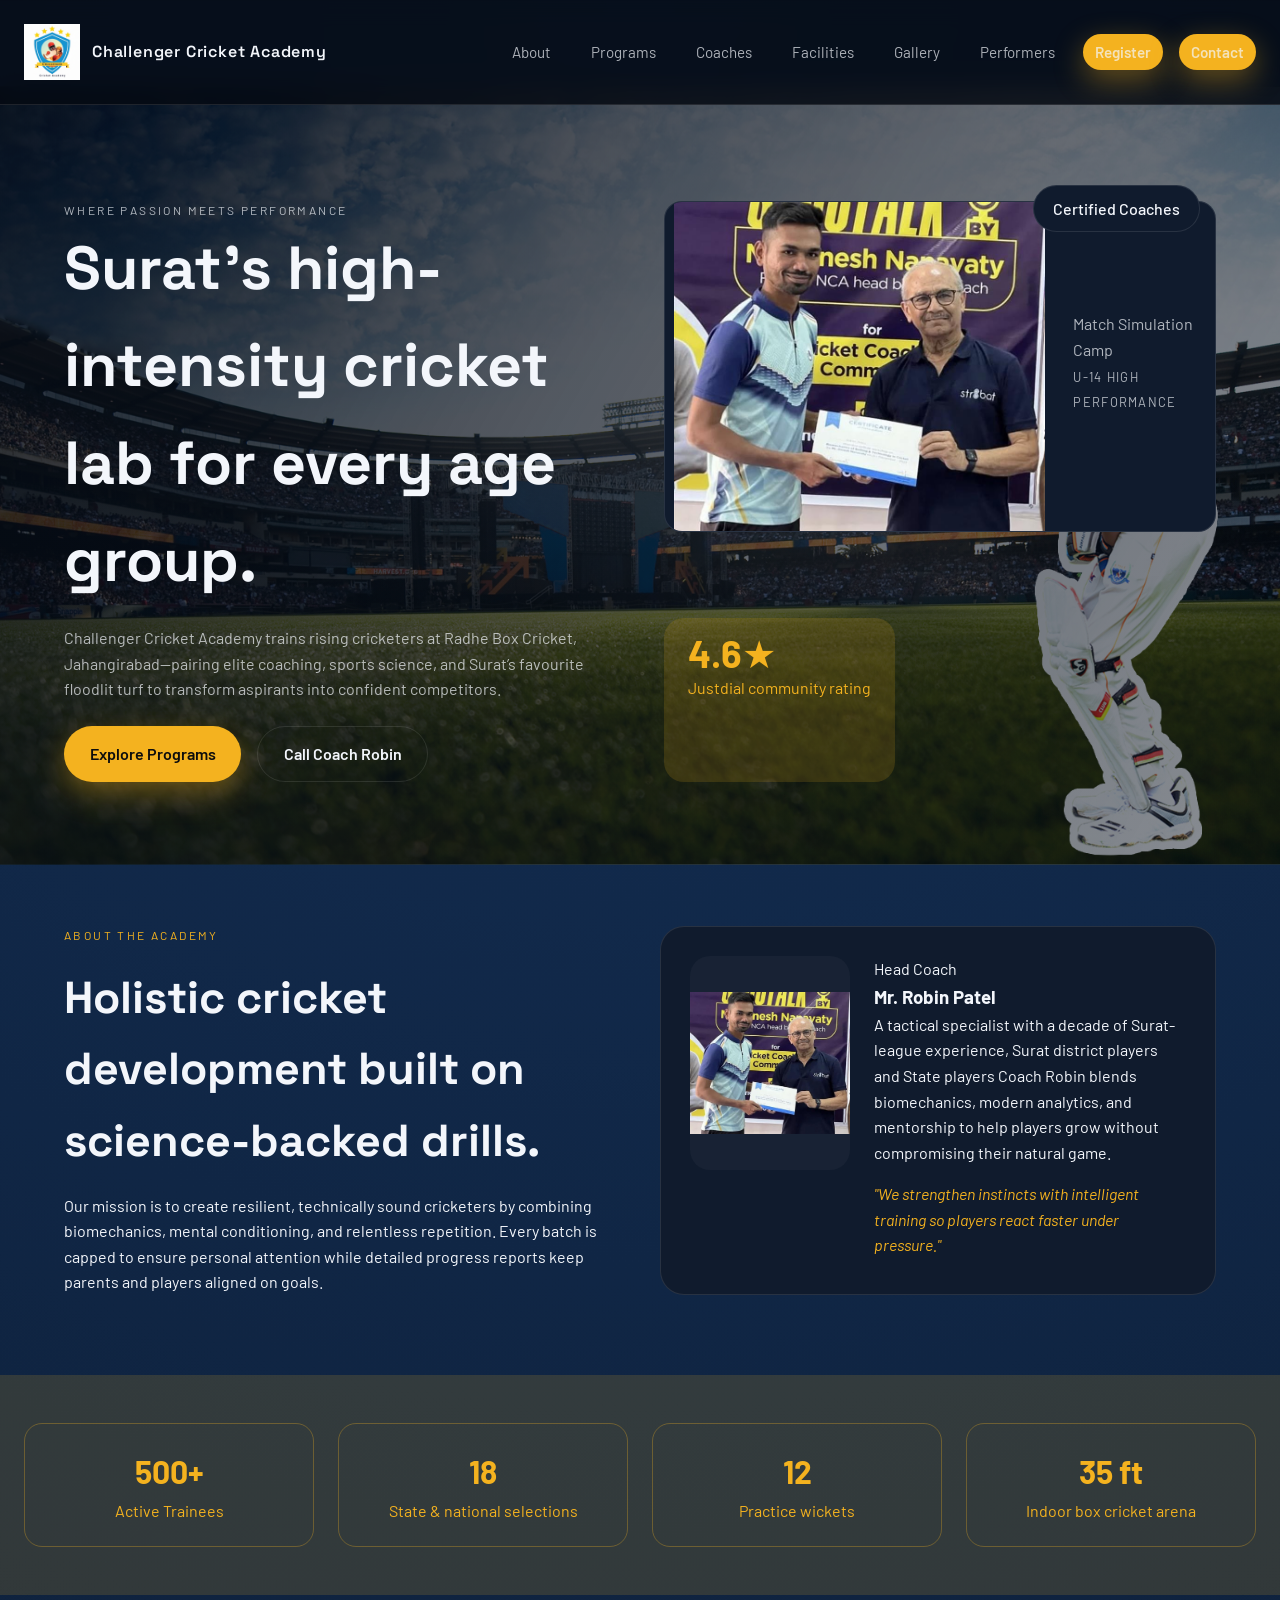
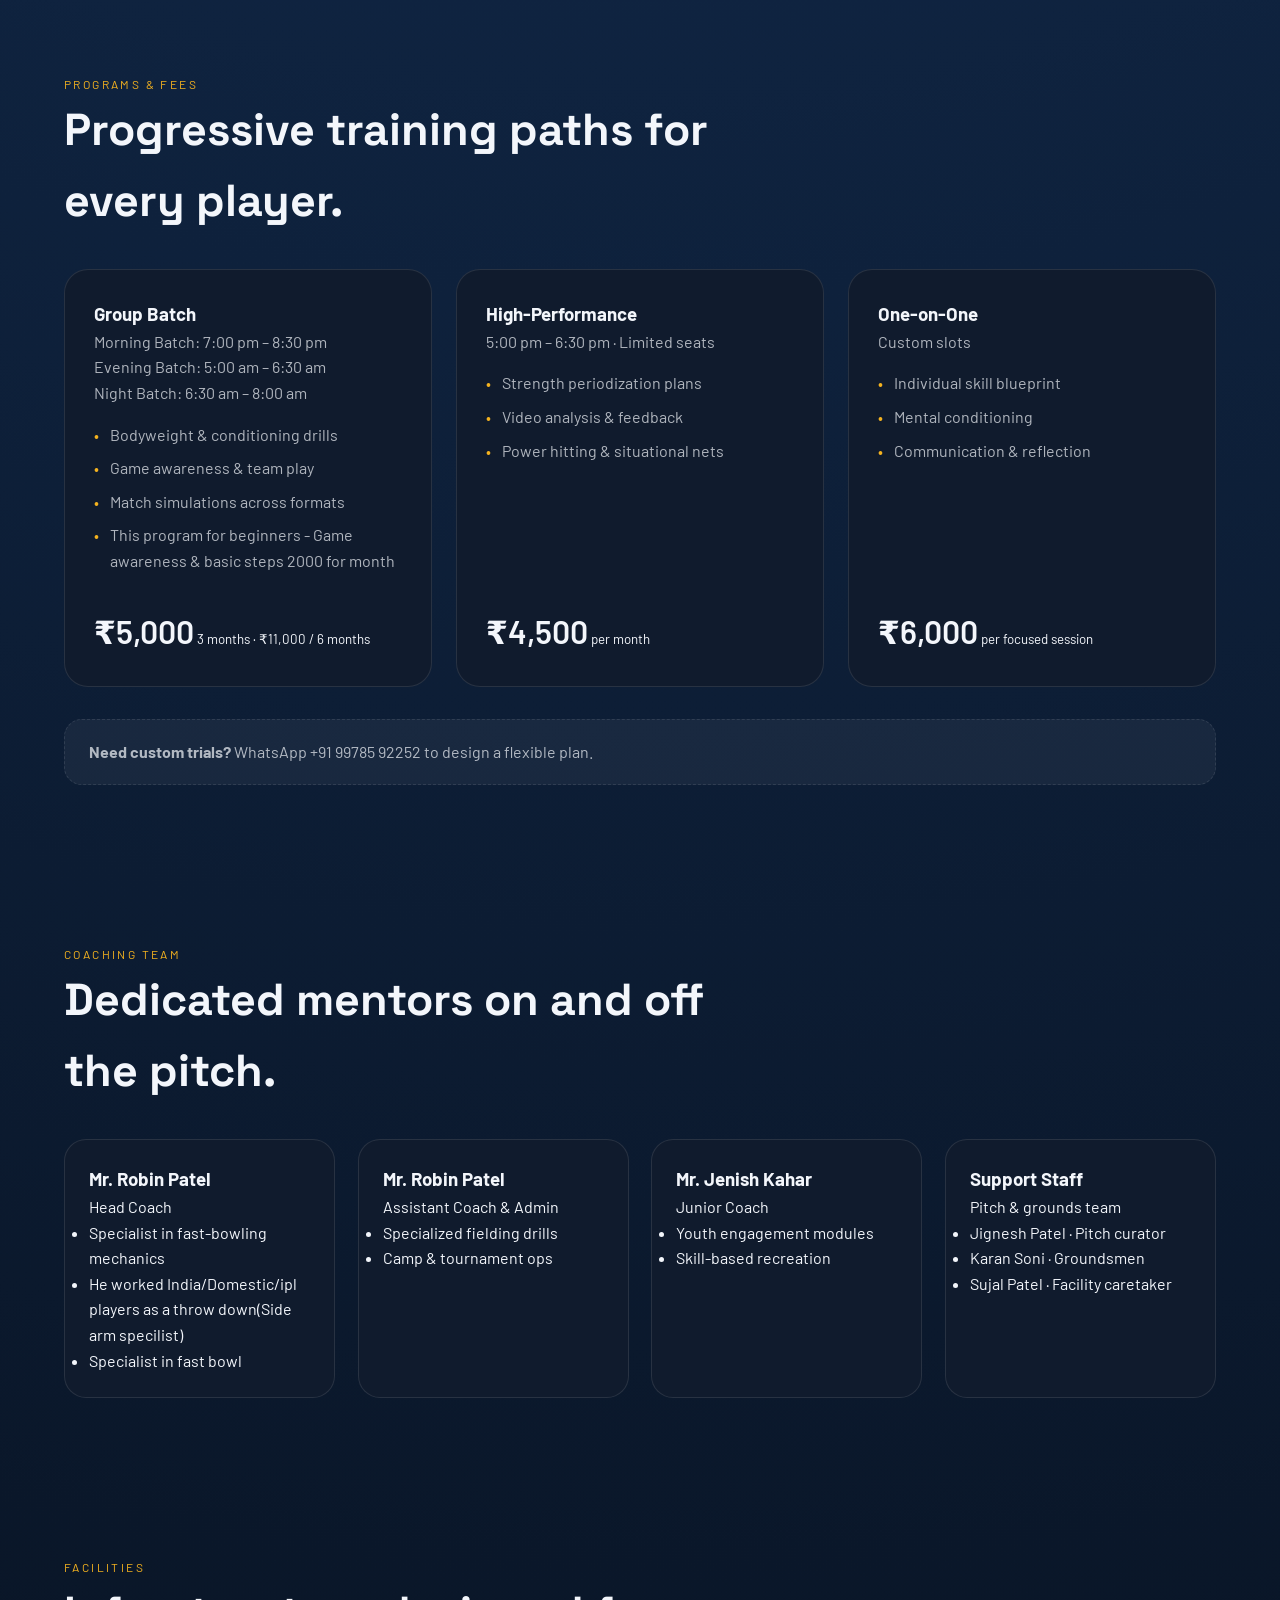
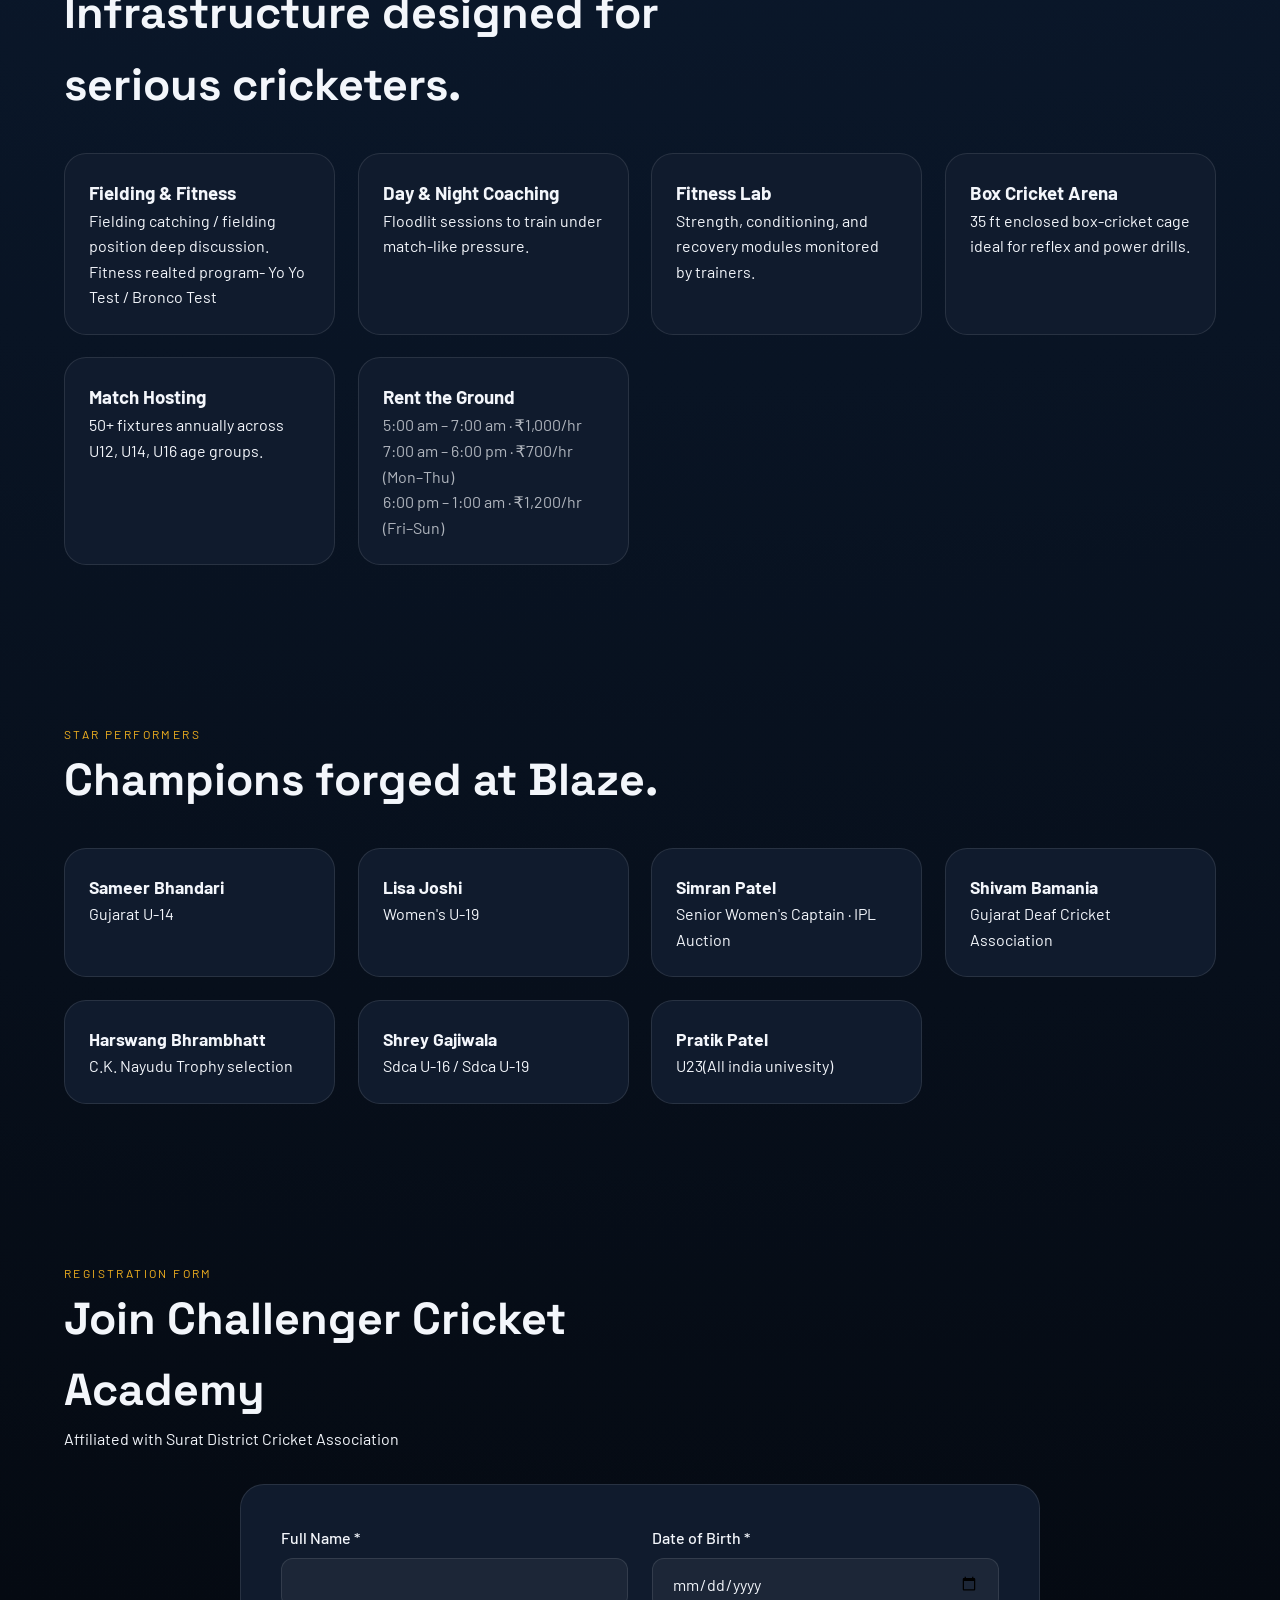
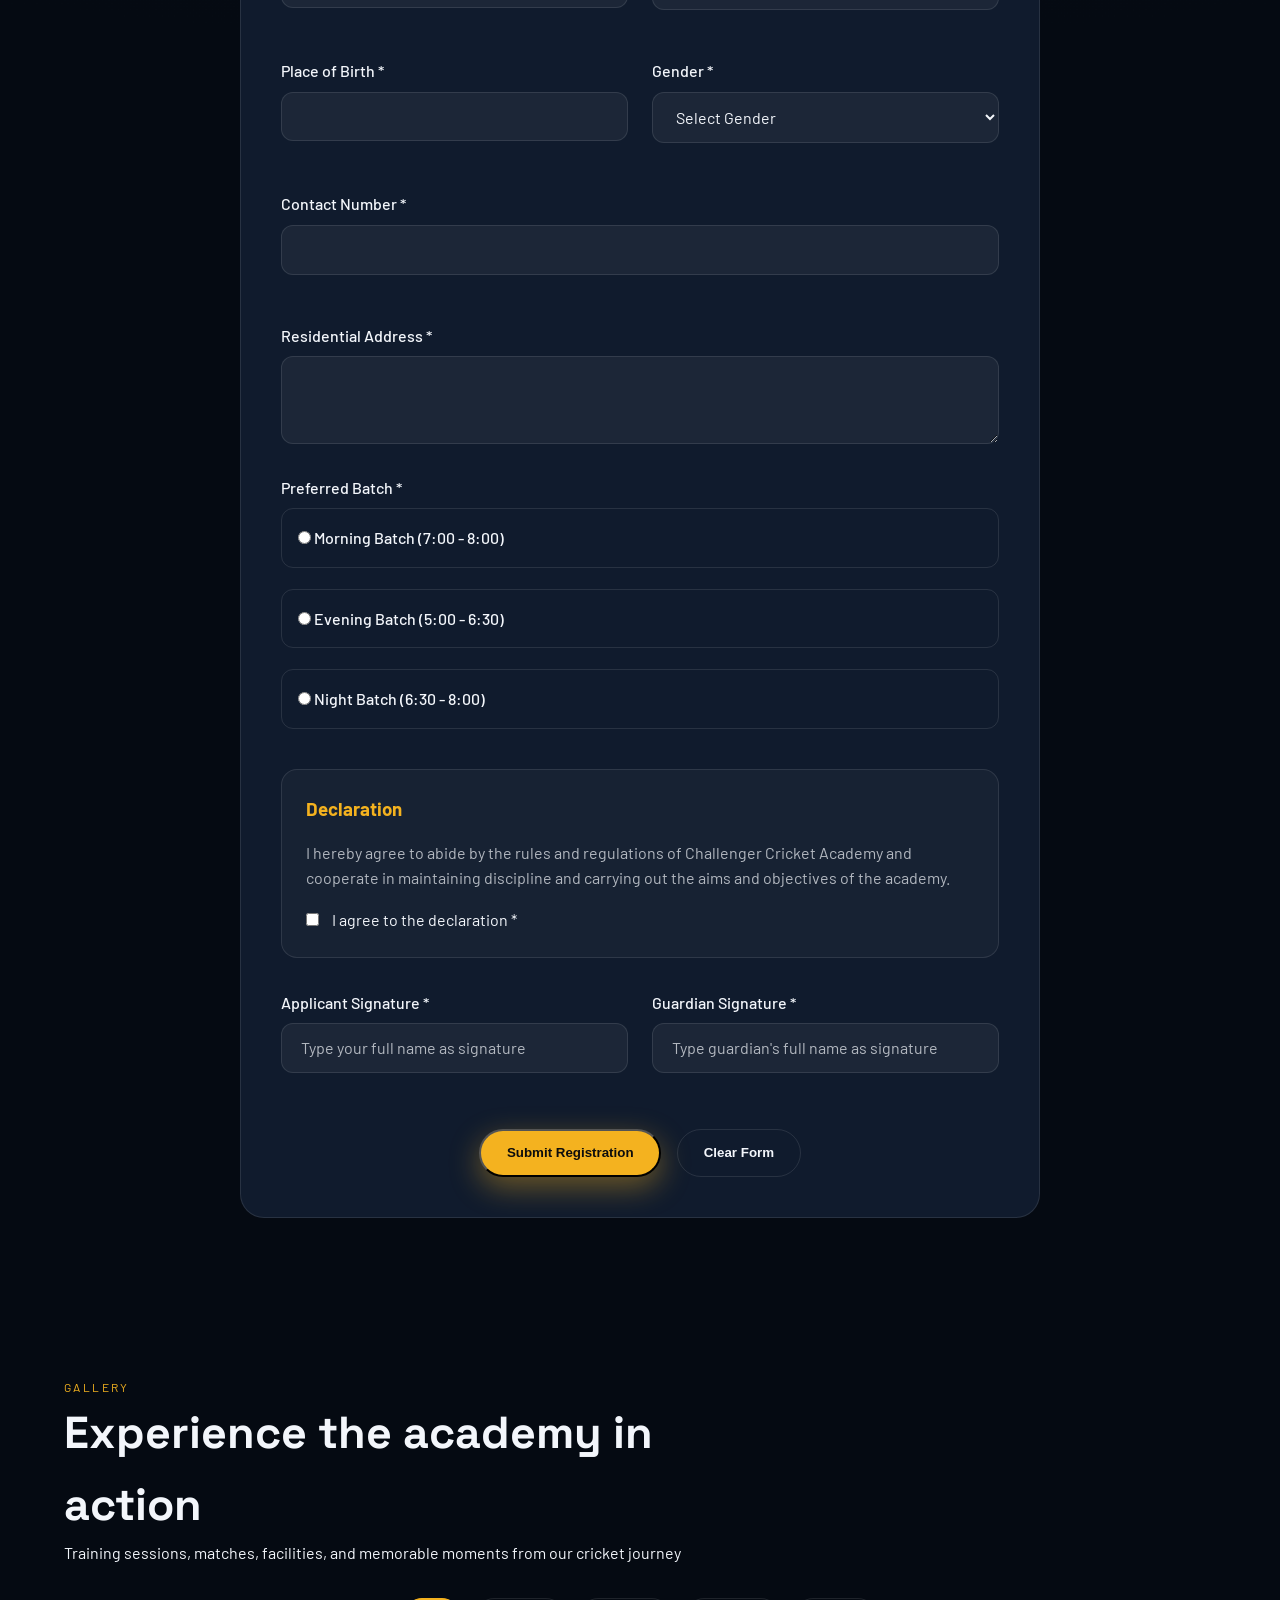
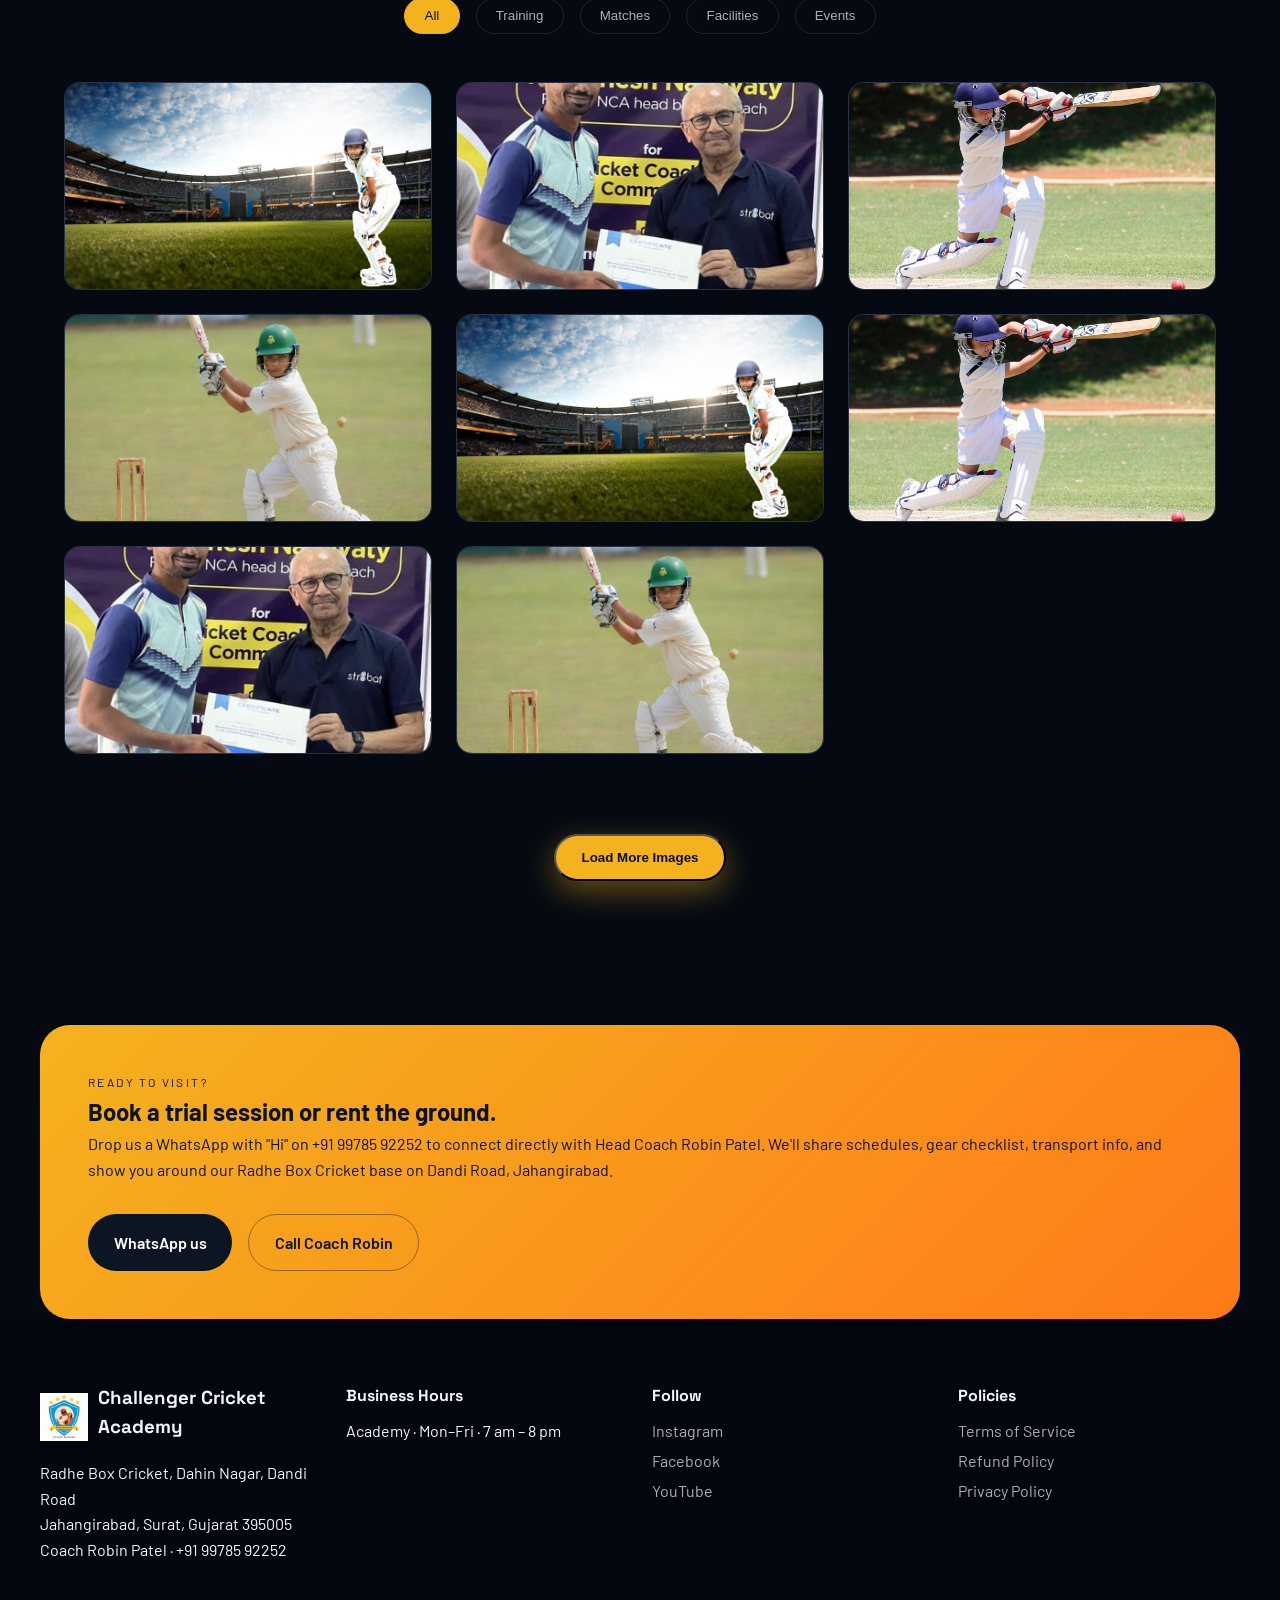
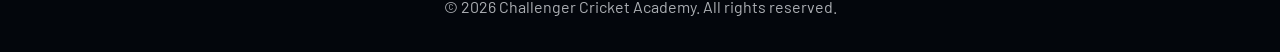
==== index.html @ 64756daa "First commit of HTMLs" ====
<!DOCTYPE html>
<html lang="en">

<head>
  <meta charset="UTF-8" />
  <meta name="viewport" content="width=device-width, initial-scale=1.0" />
  <title>Challenger Cricket Academy</title>
  <link rel="preconnect" href="https://fonts.googleapis.com" />
  <link rel="preconnect" href="https://fonts.gstatic.com" crossorigin />
  <link
    href="https://fonts.googleapis.com/css2?family=Barlow:wght@400;500;600&family=Space+Grotesk:wght@500;600;700&display=swap"
    rel="stylesheet" />
  <link rel="stylesheet" href="styles.css" />
</head>

<body>
  <header class="site-header" id="top">
    <div class="logo">
      <img src="ChallangerLogo.jpeg" alt="Challenger Cricket Academy logo" />
      <span>Challenger Cricket Academy</span>
    </div>
    <button class="nav-toggle" aria-label="Open navigation">
      <span></span>
      <span></span>
      <span></span>
    </button>
    <nav class="site-nav">
      <a href="#about">About</a>
      <a href="#programs">Programs</a>
      <a href="#coaches">Coaches</a>
      <a href="#facilities">Facilities</a>
      <a href="#gallery">Gallery</a>
      <a href="#performers">Performers</a>
      <a href="#registration" class="btn btn-small">Register</a>
      <a href="#contact" class="btn btn-small">Contact</a>
    </nav>
  </header>

  <section class="hero">
    <div class="hero-inner">
      <div class="hero-content">
        <p class="eyebrow">Where passion meets performance</p>
        <h1>Surat’s high-intensity cricket lab for every age group.</h1>
        <p>
          Challenger Cricket Academy trains rising cricketers at Radhe Box
          Cricket, Jahangirabad—pairing elite coaching, sports science, and
          Surat’s favourite floodlit turf to transform aspirants into confident
          competitors.
        </p>
        <div class="hero-ctas">
          <a class="btn" href="#programs">Explore Programs</a>
          <a class="btn btn-secondary" href="tel:+919978592252">Call Coach Robin</a>
        </div>
      </div>
      <div class="hero-media">
        <div class="badge">Certified Coaches</div>
        <div class="media-card">
          <img src="RobinPatel.jpg" alt="Head Coach Robin Patel mentoring players" />
          <div class="media-info">
            <p>Match Simulation Camp</p>
            <span>U-14 High Performance</span>
          </div>
        </div>
        <div class="stat-pill">
          <strong>4.6★</strong>
          <span>Justdial community rating</span>
        </div>
      </div>
    </div>
  </section>

  <section class="about" id="about">
    <div class="about-text">
      <p class="eyebrow">About the academy</p>
      <h2>Holistic cricket development built on science-backed drills.</h2>
      <p>
        Our mission is to create resilient, technically sound cricketers by
        combining biomechanics, mental conditioning, and relentless
        repetition. Every batch is capped to ensure personal attention while
        detailed progress reports keep parents and players aligned on goals.
      </p>
      <!-- <ul class="pill-list">
          <li>ICC & BCCI certified coaching staff</li>
          <li>Sports science backed curriculum</li>
          <li>Integrated fitness & recovery labs</li>
        </ul> -->
    </div>
    <div class="coach-card">
      <div class="coach-card__photo">
        <img src="RobinPatel.jpg" alt="Head Coach Robin Patel" />
      </div>
      <div>
        <p class="coach-card__eyebrow">Head Coach</p>
        <h3>Mr. Robin Patel</h3>
        <p>
          A tactical specialist with a decade of Surat-league experience, Surat district players and State players Coach
          Robin blends biomechanics, modern analytics, and mentorship to help
          players grow without compromising their natural game.
        </p>
        <blockquote>
          "We strengthen instincts with intelligent training so players react
          faster under pressure."
        </blockquote>
      </div>
    </div>
  </section>

  <section class="stats">
    <div>
      <strong>500+</strong>
      <span>Active Trainees</span>
    </div>
    <div>
      <strong>18</strong>
      <span>State & national selections</span>
    </div>
    <div>
      <strong>12</strong>
      <span>Practice wickets</span>
    </div>
    <div>
      <strong>35 ft</strong>
      <span>Indoor box cricket arena</span>
    </div>
  </section>

  <section class="programs" id="programs">
    <div class="section-heading">
      <p class="eyebrow">Programs & fees</p>
      <h2>Progressive training paths for every player.</h2>
    </div>
    <div class="program-grid">
      <article class="program-card">
        <div>
          <h3>Group Batch</h3>
          <p class="time">Morning Batch: 7:00 pm – 8:30 pm</p>
          <p class="time">Evening Batch: 5:00 am – 6:30 am</p>
          <p class="time">Night Batch: 6:30 am – 8:00 am</p>
          <ul>
            <li>Bodyweight & conditioning drills</li>
            <li>Game awareness & team play</li>
            <li>Match simulations across formats</li>
            <li>This program for beginners - Game awareness & basic steps 2000 for month</li>
          </ul>
        </div>
        <div class="price">
          <span>₹5,000</span>
          <small>3 months · ₹11,000 / 6 months</small>
        </div>
      </article>
      <article class="program-card">
        <div>
          <h3>High-Performance</h3>
          <p class="time">5:00 pm – 6:30 pm · Limited seats</p>
          <ul>
            <li>Strength periodization plans</li>
            <li>Video analysis & feedback</li>
            <li>Power hitting & situational nets</li>
          </ul>
        </div>
        <div class="price">
          <span>₹4,500</span>
          <small>per month</small>
        </div>
      </article>
      <article class="program-card">
        <div>
          <h3>One-on-One</h3>
          <p class="time">Custom slots</p>
          <ul>
            <li>Individual skill blueprint</li>
            <li>Mental conditioning</li>
            <li>Communication & reflection</li>
          </ul>
        </div>
        <div class="price">
          <span>₹6,000</span>
          <small>per focused session</small>
        </div>
      </article>
    </div>
    <div class="program-note">
      <p>
        <strong>Need custom trials?</strong> WhatsApp
        <a href="https://wa.me/919978592252">+91 99785 92252</a>
        to design a flexible plan.
      </p>
    </div>
  </section>

  <section class="coaches" id="coaches">
    <div class="section-heading">
      <p class="eyebrow">Coaching team</p>
      <h2>Dedicated mentors on and off the pitch.</h2>
    </div>
    <div class="coach-grid">
      <article>
        <h3>Mr. Robin Patel</h3>
        <p>Head Coach</p>
        <ul>
          <!-- <li>Elite Surat League mentor</li> -->
          <li>Specialist in fast-bowling mechanics</li>
          <li>He worked India/Domestic/ipl players as a throw down(Side arm specilist)</li>
          <li>Specialist in fast bowl</li>
          <!-- <li>Personal mentorship & performance reviews</li> -->
        </ul>
      </article>
      <article>
        <h3>Mr. Robin Patel</h3>
        <p>Assistant Coach & Admin</p>
        <ul>
          <li>Specialized fielding drills</li>
          <li>Camp & tournament ops</li>
        </ul>
      </article>
      <article>
        <h3>Mr. Jenish Kahar</h3>
        <p>Junior Coach</p>
        <ul>
          <li>Youth engagement modules</li>
          <li>Skill-based recreation</li>
        </ul>
      </article>
      <article>
        <h3>Support Staff</h3>
        <p>Pitch & grounds team</p>
        <ul>
          <li>Jignesh Patel · Pitch curator</li>
          <li>Karan Soni · Groundsmen</li>
          <li>Sujal Patel · Facility caretaker</li>
        </ul>
      </article>
    </div>
  </section>

  <section class="facilities" id="facilities">
    <div class="section-heading">
      <p class="eyebrow">Facilities</p>
      <h2>Infrastructure designed for serious cricketers.</h2>
    </div>
    <div class="facility-grid">
      <article>
        <h3>Fielding & Fitness</h3>
        <p>Fielding catching / fielding position deep discussion.</p>
        <p>Fitness realted program- Yo Yo Test / Bronco Test</p>
      </article>
      <article>
        <h3>Day & Night Coaching</h3>
        <p>Floodlit sessions to train under match-like pressure.</p>
      </article>
      <article>
        <h3>Fitness Lab</h3>
        <p>Strength, conditioning, and recovery modules monitored by trainers.</p>
      </article>
      <article>
        <h3>Box Cricket Arena</h3>
        <p>35 ft enclosed box-cricket cage ideal for reflex and power drills.</p>
      </article>
      <article>
        <h3>Match Hosting</h3>
        <p>50+ fixtures annually across U12, U14, U16 age groups.</p>
      </article>
      <article>
        <h3>Rent the Ground</h3>
        <ul>
          <li>5:00 am – 7:00 am · ₹1,000/hr</li>
          <li>7:00 am – 6:00 pm · ₹700/hr (Mon–Thu)</li>
          <li>6:00 pm – 1:00 am · ₹1,200/hr (Fri–Sun)</li>
        </ul>
      </article>
    </div>
  </section>

  <section class="performers" id="performers">
    <div class="section-heading">
      <p class="eyebrow">Star performers</p>
      <h2>Champions forged at Blaze.</h2>
    </div>
    <div class="performer-grid">
      <article>
        <h3>Sameer Bhandari</h3>
        <p>Gujarat U-14</p>
      </article>
      <article>
        <h3>Lisa Joshi</h3>
        <p>Women's U-19</p>
      </article>
      <article>
        <h3>Simran Patel</h3>
        <p>Senior Women's Captain · IPL Auction</p>
      </article>
      <article>
        <h3>Shivam Bamania</h3>
        <p>Gujarat Deaf Cricket Association</p>
      </article>
      <article>
        <h3>Harswang Bhrambhatt</h3>
        <p>C.K. Nayudu Trophy selection</p>
      </article>
      <article>
        <h3>Shrey Gajiwala</h3>
        <p>Sdca U-16 / Sdca U-19</p>
      </article>
      <article>
        <h3>Pratik Patel</h3>
        <p>U23(All india univesity)</p>
      </article>
    </div>
  </section>

  <section class="registration" id="registration">
    <div class="section-heading">
      <p class="eyebrow">Registration Form</p>
      <h2>Join Challenger Cricket Academy</h2>
      <p>Affiliated with Surat District Cricket Association</p>
    </div>
    <div class="registration-form-container">
      <form class="registration-form" id="registrationForm">
        <div class="form-row">
          <div class="form-group">
            <label for="name">Full Name *</label>
            <input type="text" id="name" name="name" required>
          </div>
          <div class="form-group">
            <label for="dob">Date of Birth *</label>
            <input type="date" id="dob" name="dob" required>
          </div>
        </div>
        
        <div class="form-row">
          <div class="form-group">
            <label for="place">Place of Birth *</label>
            <input type="text" id="place" name="place" required>
          </div>
          <div class="form-group">
            <label for="gender">Gender *</label>
            <select id="gender" name="gender" required>
              <option value="">Select Gender</option>
              <option value="male">Male</option>
              <option value="female">Female</option>
              <option value="other">Other</option>
            </select>
          </div>
        </div>
        
        <div class="form-row">
          <div class="form-group">
            <label for="contact">Contact Number *</label>
            <input type="tel" id="contact" name="contact" pattern="[0-9]{10}" required>
          </div>
        </div>
        
        <div class="form-group">
          <label for="address">Residential Address *</label>
          <textarea id="address" name="address" rows="3" required></textarea>
        </div>
        
        <div class="form-group">
          <label>Preferred Batch *</label>
          <div class="batch-options">
            <label class="batch-option">
              <input type="radio" name="batch" value="morning" required>
              <span>Morning Batch (7:00 - 8:00)</span>
            </label>
            <label class="batch-option">
              <input type="radio" name="batch" value="evening" required>
              <span>Evening Batch (5:00 - 6:30)</span>
            </label>
            <label class="batch-option">
              <input type="radio" name="batch" value="night" required>
              <span>Night Batch (6:30 - 8:00)</span>
            </label>
          </div>
        </div>
        
        <div class="declaration">
          <h3>Declaration</h3>
          <p>I hereby agree to abide by the rules and regulations of Challenger Cricket Academy and cooperate in maintaining discipline and carrying out the aims and objectives of the academy.</p>
          <label class="checkbox-option">
            <input type="checkbox" name="declaration" required>
            <span>I agree to the declaration *</span>
          </label>
        </div>
        
        <div class="signature-section">
          <div class="form-group">
            <label for="applicant-signature">Applicant Signature *</label>
            <input type="text" id="applicant-signature" name="applicant_signature" placeholder="Type your full name as signature" required>
          </div>
          <div class="form-group">
            <label for="guardian-signature">Guardian Signature *</label>
            <input type="text" id="guardian-signature" name="guardian_signature" placeholder="Type guardian's full name as signature" required>
          </div>
        </div>
        
        <div class="form-actions">
          <button type="submit" class="btn">Submit Registration</button>
          <button type="reset" class="btn btn-secondary">Clear Form</button>
        </div>
      </form>
    </div>
  </section>

  <section class="gallery" id="gallery">
    <div class="section-heading">
      <p class="eyebrow">Gallery</p>
      <h2>Experience the academy in action</h2>
      <p>Training sessions, matches, facilities, and memorable moments from our cricket journey</p>
    </div>
    
    <div class="gallery-filters">
      <button class="filter-btn active" data-filter="all">All</button>
      <button class="filter-btn" data-filter="training">Training</button>
      <button class="filter-btn" data-filter="matches">Matches</button>
      <button class="filter-btn" data-filter="facilities">Facilities</button>
      <button class="filter-btn" data-filter="events">Events</button>
    </div>
    
    <div class="gallery-grid">
      <div class="gallery-item" data-category="training">
        <div class="gallery-image-container">
          <img src="hero.jpg" alt="Training session at Challenger Cricket Academy" loading="lazy">
          <div class="gallery-overlay">
            <div class="gallery-overlay-content">
              <h3>Intensive Training</h3>
              <p>Professional coaching sessions</p>
              <button class="view-btn" onclick="openLightbox('hero.jpg', 'Intensive Training')">View</button>
            </div>
          </div>
        </div>
      </div>
      
      <div class="gallery-item" data-category="training">
        <div class="gallery-image-container">
          <img src="RobinPatel.jpg" alt="Coach Robin Patel training session" loading="lazy">
          <div class="gallery-overlay">
            <div class="gallery-overlay-content">
              <h3>Expert Coaching</h3>
              <p>Personalized training by Coach Robin Patel</p>
              <button class="view-btn" onclick="openLightbox('RobinPatel.jpg', 'Expert Coaching')">View</button>
            </div>
          </div>
        </div>
      </div>
      
      <div class="gallery-item" data-category="facilities">
        <div class="gallery-image-container">
          <img src="mediaphoto.jpg" alt="Academy facilities and grounds" loading="lazy">
          <div class="gallery-overlay">
            <div class="gallery-overlay-content">
              <h3>World-Class Facilities</h3>
              <p>Professional cricket infrastructure</p>
              <button class="view-btn" onclick="openLightbox('mediaphoto.jpg', 'World-Class Facilities')">View</button>
            </div>
          </div>
        </div>
      </div>
      
      <div class="gallery-item" data-category="training">
        <div class="gallery-image-container">
          <img src="youngplayer.jpg" alt="Young cricketer training" loading="lazy">
          <div class="gallery-overlay">
            <div class="gallery-overlay-content">
              <h3>Young Talent</h3>
              <p>Nurturing future cricket stars</p>
              <button class="view-btn" onclick="openLightbox('youngplayer.jpg', 'Young Talent')">View</button>
            </div>
          </div>
        </div>
      </div>
      
      <div class="gallery-item" data-category="matches">
        <div class="gallery-image-container">
          <img src="hero.jpg" alt="Match day at academy" loading="lazy">
          <div class="gallery-overlay">
            <div class="gallery-overlay-content">
              <h3>Match Day</h3>
              <p>Competitive matches and tournaments</p>
              <button class="view-btn" onclick="openLightbox('hero.jpg', 'Match Day')">View</button>
            </div>
          </div>
        </div>
      </div>
      
      <div class="gallery-item" data-category="events">
        <div class="gallery-image-container">
          <img src="mediaphoto.jpg" alt="Academy events and ceremonies" loading="lazy">
          <div class="gallery-overlay">
            <div class="gallery-overlay-content">
              <h3>Academy Events</h3>
              <p>Celebrations and special occasions</p>
              <button class="view-btn" onclick="openLightbox('mediaphoto.jpg', 'Academy Events')">View</button>
            </div>
          </div>
        </div>
      </div>
      
      <div class="gallery-item" data-category="training">
        <div class="gallery-image-container">
          <img src="RobinPatel.jpg" alt="Technical training session" loading="lazy">
          <div class="gallery-overlay">
            <div class="gallery-overlay-content">
              <h3>Technical Skills</h3>
              <p>Advanced cricket techniques</p>
              <button class="view-btn" onclick="openLightbox('RobinPatel.jpg', 'Technical Skills')">View</button>
            </div>
          </div>
        </div>
      </div>
      
      <div class="gallery-item" data-category="facilities">
        <div class="gallery-image-container">
          <img src="youngplayer.jpg" alt="Training grounds" loading="lazy">
          <div class="gallery-overlay">
            <div class="gallery-overlay-content">
              <h3>Training Grounds</h3>
              <p>Professional practice facilities</p>
              <button class="view-btn" onclick="openLightbox('youngplayer.jpg', 'Training Grounds')">View</button>
            </div>
          </div>
        </div>
      </div>
    </div>
    
    <div class="gallery-load-more">
      <button class="btn" onclick="loadMoreGallery()">Load More Images</button>
    </div>
  </section>

  <!-- Lightbox Modal -->
  <div id="lightbox" class="lightbox">
    <div class="lightbox-content">
      <button class="lightbox-close" onclick="closeLightbox()">&times;</button>
      <img id="lightbox-image" src="" alt="Gallery image">
      <div class="lightbox-info">
        <h3 id="lightbox-title"></h3>
        <p id="lightbox-description"></p>
      </div>
    </div>
  </div>

  <section class="cta">
    <div>
      <p class="eyebrow">Ready to visit?</p>
      <h2>Book a trial session or rent the ground.</h2>
      <p>
        Drop us a WhatsApp with "Hi" on +91 99785 92252 to connect directly
        with Head Coach Robin Patel. We'll share schedules, gear checklist,
        transport info, and show you around our Radhe Box Cricket base on Dandi
        Road, Jahangirabad.
      </p>
    </div>
    <div class="cta-actions">
      <a class="btn" href="https://wa.me/919978592252" target="_blank" rel="noopener">WhatsApp us</a>
      <a class="btn btn-secondary" href="tel:+919978592252">Call Coach Robin</a>
    </div>
  </section>

  <footer id="contact">
    <div class="footer-grid">
      <div>
        <div class="footer-brand">
          <img src="ChallangerLogo.jpeg" alt="Challenger Cricket Academy logo" class="footer-logo" />
          <h3>Challenger Cricket Academy</h3>
        </div>
        <p>Radhe Box Cricket, Dahin Nagar, Dandi Road</p>
        <p>Jahangirabad, Surat, Gujarat 395005</p>
        <p>Coach Robin Patel · +91 99785 92252</p>
      </div>
      <div>
        <h4>Business Hours</h4>
        <p>Academy · Mon–Fri · 7 am – 8 pm</p>
        <!-- <p>Box Cricket · Daily · 5 am – 1 am</p> -->
      </div>
      <div>
        <h4>Follow</h4>
        <a href="https://www.instagram.com" target="_blank" rel="noopener">Instagram</a>
        <a href="https://www.facebook.com" target="_blank" rel="noopener">Facebook</a>
        <a href="https://www.youtube.com" target="_blank" rel="noopener">YouTube</a>
      </div>
      <div>
        <h4>Policies</h4>
        <a href="#">Terms of Service</a>
        <a href="#">Refund Policy</a>
        <a href="#">Privacy Policy</a>
      </div>
    </div>
    <p class="footer-note">© <span id="year"></span> Challenger Cricket Academy. All rights reserved.</p>
  </footer>

  <script src="script.js"></script>
</body>

</html>
---- styles.css ----
:root {
  color-scheme: light;
  --bg: #050a12;
  --bg-muted: #0b1524;
  --accent: #f4b21f;
  --accent-soft: rgba(244, 178, 31, 0.15);
  --text: #f3f6fb;
  --text-muted: rgba(243, 246, 251, 0.7);
  --card: #101b2d;
  --border: rgba(255, 255, 255, 0.1);
  --gradient: radial-gradient(circle at top, #143057, #050a12 60%);
  --max-width: 1200px;
}

* {
  box-sizing: border-box;
  margin: 0;
  padding: 0;
}

body {
  font-family: "Barlow", system-ui, -apple-system, BlinkMacSystemFont, sans-serif;
  background: var(--gradient);
  color: var(--text);
  line-height: 1.6;
  min-height: 100vh;
}

a {
  color: inherit;
  text-decoration: none;
}

img {
  max-width: 100%;
  display: block;
}

section {
  padding: 5rem 1.5rem;
}

.site-header {
  position: sticky;
  top: 0;
  z-index: 50;
  display: flex;
  align-items: center;
  justify-content: space-between;
  padding: 1.5rem;
  background: rgba(5, 10, 18, 0.85);
  backdrop-filter: blur(12px);
  border-bottom: 1px solid var(--border);
}

.logo {
  display: flex;
  align-items: center;
  gap: 0.75rem;
  font-family: "Space Grotesk", sans-serif;
  font-weight: 600;
  letter-spacing: 0.05em;
}

.logo img {
  width: 56px;
  height: 56px;
  object-fit: contain;
}

.site-nav {
  display: flex;
  gap: 1rem;
  align-items: center;
}

.site-nav a {
  padding: 0.35rem 0.75rem;
  border-radius: 999px;
  font-size: 0.95rem;
  color: var(--text-muted);
}

.site-nav a:hover {
  color: var(--text);
  background: rgba(255, 255, 255, 0.08);
}

.btn {
  display: inline-flex;
  align-items: center;
  justify-content: center;
  gap: 0.35rem;
  padding: 0.9rem 1.6rem;
  border-radius: 999px;
  background: var(--accent);
  color: #0d0d0d;
  font-weight: 600;
  box-shadow: 0 10px 30px rgba(244, 178, 31, 0.4);
  transition: transform 200ms ease, box-shadow 200ms ease;
}

.btn:hover {
  transform: translateY(-2px);
  box-shadow: 0 20px 30px rgba(244, 178, 31, 0.2);
}

.btn-secondary {
  background: transparent;
  color: var(--text);
  border: 1px solid var(--border);
  box-shadow: none;
}

.btn-secondary:hover {
  border-color: var(--accent);
}

.btn-small {
  padding: 0.5rem 1rem;
  font-size: 0.85rem;
}

.hero {
  position: relative;
  padding: 0;
  margin: 0;
}

.hero::before {
  content: "";
  position: absolute;
  inset: 0;
  background-image: linear-gradient(
      120deg,
      rgba(5, 10, 18, 0.85),
      rgba(5, 10, 18, 0.4)
    ),
    url("hero.jpg");
  background-size: cover;
  background-position: center 35%;
  opacity: 0.9;
  z-index: 0;
  transform: scale(1.05);
}

.hero-inner {
  position: relative;
  z-index: 1;
  display: grid;
  gap: 3rem;
  grid-template-columns: repeat(auto-fit, minmax(280px, 1fr));
  padding: 6rem 1.5rem 4rem;
  max-width: var(--max-width);
  margin: 0 auto;
}

.hero-content h1 {
  font-family: "Space Grotesk", sans-serif;
  font-size: clamp(2.5rem, 5vw, 3.8rem);
  margin-bottom: 1rem;
}

.hero p {
  color: var(--text-muted);
}

.hero-ctas {
  display: flex;
  gap: 1rem;
  flex-wrap: wrap;
  margin-top: 1.5rem;
}

.hero-media {
  position: relative;
  display: grid;
  gap: 1.25rem;
}

.hero-media .badge {
  position: absolute;
  top: -1rem;
  right: 1rem;
  background: var(--card);
  padding: 0.6rem 1.2rem;
  border-radius: 999px;
  border: 1px solid var(--border);
  font-weight: 500;
}

.media-card {
  border-radius: 18px;
  overflow: hidden;
  background: var(--card);
  border: 1px solid var(--border);
  aspect-ratio: 5 / 3;
  display: flex;
  align-items: center;
  justify-content: center;
}

.media-card img {
  width: 100%;
  height: 100%;
  object-fit: contain;
}

.media-info {
  padding: 1rem 1.2rem 1.5rem;
}

.media-info span {
  font-size: 0.8rem;
  text-transform: uppercase;
  letter-spacing: 0.1em;
  color: var(--text-muted);
}

.stat-pill {
  display: inline-flex;
  flex-direction: column;
  gap: 0.2rem;
  padding: 1rem 1.5rem;
  border-radius: 20px;
  background: var(--accent-soft);
  color: var(--accent);
  width: fit-content;
}

.stat-pill strong {
  font-size: 2.4rem;
  line-height: 1;
}

.eyebrow {
  letter-spacing: 0.2em;
  text-transform: uppercase;
  font-size: 0.75rem;
  color: var(--accent);
}

.about,
.programs,
.coaches,
.facilities,
.gallery,
.performers,
.registration,
.cta {
  max-width: var(--max-width);
  margin: 0 auto;
}

.about {
  display: grid;
  grid-template-columns: repeat(auto-fit, minmax(320px, 1fr));
  gap: 2.5rem;
}

.about h2 {
  font-family: "Space Grotesk", sans-serif;
  font-size: clamp(2rem, 4vw, 2.8rem);
  margin: 1rem 0;
}

.pill-list {
  list-style: none;
  display: flex;
  flex-wrap: wrap;
  gap: 0.6rem;
}

.pill-list li {
  background: rgba(255, 255, 255, 0.05);
  border: 1px solid var(--border);
  border-radius: 999px;
  padding: 0.4rem 0.9rem;
  font-size: 0.9rem;
}

.coach-card {
  display: grid;
  grid-template-columns: 160px 1fr;
  gap: 1.5rem;
  background: var(--card);
  border: 1px solid var(--border);
  padding: 1.8rem;
  border-radius: 24px;
}

.coach-card__photo {
  border-radius: 20px;
  overflow: hidden;
  background: rgba(255, 255, 255, 0.03);
  aspect-ratio: 3 / 4;
}

.coach-card__photo img {
  width: 100%;
  height: 100%;
  object-fit: contain;
}

.coach-card blockquote {
  margin-top: 1rem;
  font-style: italic;
  color: var(--accent);
}

.stats {
  display: grid;
  grid-template-columns: repeat(auto-fit, minmax(160px, 1fr));
  gap: 1.5rem;
  padding: 3rem 1.5rem;
  background: var(--accent-soft);
  color: var(--accent);
}

.stats div {
  text-align: center;
  border: 1px solid rgba(244, 178, 31, 0.3);
  padding: 1.4rem 1rem;
  border-radius: 18px;
}

.stats strong {
  font-size: 2rem;
  display: block;
}

.section-heading {
  max-width: 700px;
  margin-bottom: 2rem;
}

.section-heading h2 {
  font-family: "Space Grotesk", sans-serif;
  font-size: clamp(2rem, 3.5vw, 2.8rem);
}

.program-grid {
  display: grid;
  grid-template-columns: repeat(auto-fit, minmax(240px, 1fr));
  gap: 1.5rem;
}

.program-card {
  background: var(--card);
  border: 1px solid var(--border);
  padding: 1.8rem;
  border-radius: 24px;
  display: flex;
  flex-direction: column;
  justify-content: space-between;
  min-height: 320px;
}

.program-card ul {
  list-style: none;
  margin-top: 1rem;
  color: var(--text-muted);
}

.program-card li {
  margin-bottom: 0.5rem;
  padding-left: 1rem;
  position: relative;
}

.program-card li::before {
  content: "•";
  color: var(--accent);
  position: absolute;
  left: 0;
}

.time {
  color: var(--text-muted);
}

.price {
  margin-top: 1.5rem;
}

.price span {
  font-size: 2rem;
  font-weight: 600;
}

.program-note {
  margin-top: 2rem;
  padding: 1.2rem 1.5rem;
  border-radius: 18px;
  background: rgba(255, 255, 255, 0.05);
  border: 1px dashed var(--border);
  color: var(--text-muted);
}

.coach-grid,
.facility-grid,
.performer-grid {
  display: grid;
  grid-template-columns: repeat(auto-fit, minmax(220px, 1fr));
  gap: 1.4rem;
}

.coach-grid article,
.facility-grid article,
.performer-grid article {
  background: var(--card);
  border: 1px solid var(--border);
  padding: 1.5rem;
  border-radius: 22px;
}

.facility-grid ul {
  list-style: none;
  color: var(--text-muted);
}

.performer-grid article h3 {
  font-size: 1.1rem;
}

.cta {
  margin-top: 2rem;
  background: linear-gradient(135deg, #f4b21f, #ff7a18);
  border-radius: 30px;
  color: #0b1524;
  display: flex;
  flex-wrap: wrap;
  gap: 2rem;
  padding: 3rem;
  align-items: center;
}

.cta .eyebrow {
  color: #0b1524;
}

.cta-actions {
  display: flex;
  gap: 1rem;
  flex-wrap: wrap;
}

.cta .btn {
  background: #0b1524;
  color: #fff;
  box-shadow: none;
}

.cta .btn-secondary {
  border: 1px solid rgba(11, 21, 36, 0.4);
  background: transparent;
  color: #0b1524;
}

footer {
  padding: 4rem 1.5rem 2rem;
  background: #03060c;
}

.footer-grid {
  display: grid;
  grid-template-columns: repeat(auto-fit, minmax(220px, 1fr));
  gap: 1.5rem;
  max-width: var(--max-width);
  margin: 0 auto 2rem;
}

footer h3,
footer h4 {
  font-family: "Space Grotesk", sans-serif;
  margin-bottom: 0.6rem;
}

.footer-brand {
  display: flex;
  align-items: center;
  gap: 0.6rem;
  margin-bottom: 0.5rem;
}

.footer-logo {
  width: 48px;
  height: 48px;
  object-fit: contain;
}

footer a {
  display: block;
  color: var(--text-muted);
  margin-bottom: 0.3rem;
}

.footer-note {
  text-align: center;
  color: var(--text-muted);
}

.nav-toggle {
  display: none;
  flex-direction: column;
  gap: 0.2rem;
  background: none;
  border: none;
}

.nav-toggle span {
  width: 24px;
  height: 2px;
  background: var(--text);
}

/* Registration Form Styles */
.registration-form-container {
  max-width: 800px;
  margin: 0 auto;
}

.registration-form {
  background: var(--card);
  border: 1px solid var(--border);
  padding: 2.5rem;
  border-radius: 24px;
  margin-top: 2rem;
}

.form-row {
  display: grid;
  grid-template-columns: repeat(auto-fit, minmax(250px, 1fr));
  gap: 1.5rem;
  margin-bottom: 1.5rem;
}

.form-group {
  margin-bottom: 1.5rem;
}

.form-group label {
  display: block;
  margin-bottom: 0.5rem;
  font-weight: 500;
  color: var(--text);
}

.form-group input,
.form-group select,
.form-group textarea {
  width: 100%;
  padding: 0.9rem 1.2rem;
  border: 1px solid var(--border);
  border-radius: 12px;
  background: rgba(255, 255, 255, 0.05);
  color: var(--text);
  font-family: inherit;
  font-size: 1rem;
  transition: border-color 200ms ease, background-color 200ms ease;
}

.form-group input:focus,
.form-group select:focus,
.form-group textarea:focus {
  outline: none;
  border-color: var(--accent);
  background: rgba(255, 255, 255, 0.08);
}

.form-group input::placeholder,
.form-group textarea::placeholder {
  color: var(--text-muted);
}

.batch-options {
  display: flex;
  flex-direction: column;
  gap: 0.8rem;
}

.batch-option {
  display: flex;
  align-items: center;
  gap: 0.8rem;
  padding: 1rem;
  border: 1px solid var(--border);
  border-radius: 12px;
  cursor: pointer;
  transition: all 200ms ease;
}

.batch-option:hover {
  border-color: var(--accent);
  background: rgba(244, 178, 31, 0.05);
}

.batch-option input[type="radio"] {
  width: auto;
  margin: 0;
}

.batch-option input[type="radio"]:checked + span {
  color: var(--accent);
}

.declaration {
  background: rgba(255, 255, 255, 0.03);
  border: 1px solid var(--border);
  padding: 1.5rem;
  border-radius: 16px;
  margin: 2rem 0;
}

.declaration h3 {
  margin-bottom: 1rem;
  color: var(--accent);
}

.declaration p {
  margin-bottom: 1rem;
  color: var(--text-muted);
  line-height: 1.6;
}

.checkbox-option {
  display: flex;
  align-items: center;
  gap: 0.8rem;
  cursor: pointer;
}

.checkbox-option input[type="checkbox"] {
  width: auto;
  margin: 0;
}

.signature-section {
  display: grid;
  grid-template-columns: repeat(auto-fit, minmax(250px, 1fr));
  gap: 1.5rem;
  margin: 2rem 0;
}

.form-actions {
  display: flex;
  gap: 1rem;
  justify-content: center;
  margin-top: 2rem;
}

@media (max-width: 768px) {
  .registration-form {
    padding: 1.5rem;
  }
  
  .form-actions {
    flex-direction: column;
  }
  
  .batch-options {
    gap: 0.6rem;
  }
  
  .batch-option {
    padding: 0.8rem;
  }
}

/* Gallery Styles */
.gallery-filters {
  display: flex;
  justify-content: center;
  gap: 1rem;
  margin-bottom: 3rem;
  flex-wrap: wrap;
}

.filter-btn {
  padding: 0.6rem 1.2rem;
  border: 1px solid var(--border);
  background: transparent;
  color: var(--text-muted);
  border-radius: 999px;
  cursor: pointer;
  transition: all 200ms ease;
  font-weight: 500;
}

.filter-btn:hover,
.filter-btn.active {
  background: var(--accent);
  color: #0b1524;
  border-color: var(--accent);
}

.gallery-grid {
  display: grid;
  grid-template-columns: repeat(auto-fit, minmax(300px, 1fr));
  gap: 1.5rem;
  margin-bottom: 3rem;
}

.gallery-item {
  border-radius: 16px;
  overflow: hidden;
  background: var(--card);
  border: 1px solid var(--border);
  transition: transform 200ms ease, box-shadow 200ms ease;
}

.gallery-item:hover {
  transform: translateY(-4px);
  box-shadow: 0 12px 24px rgba(244, 178, 31, 0.2);
}

.gallery-image-container {
  position: relative;
  aspect-ratio: 16 / 9;
  overflow: hidden;
}

.gallery-image-container img {
  width: 100%;
  height: 100%;
  object-fit: cover;
  transition: transform 300ms ease;
}

.gallery-item:hover .gallery-image-container img {
  transform: scale(1.05);
}

.gallery-overlay {
  position: absolute;
  inset: 0;
  background: linear-gradient(to top, rgba(5, 10, 18, 0.9), rgba(5, 10, 18, 0.4));
  display: flex;
  align-items: flex-end;
  opacity: 0;
  transition: opacity 300ms ease;
}

.gallery-item:hover .gallery-overlay {
  opacity: 1;
}

.gallery-overlay-content {
  padding: 1.5rem;
  color: var(--text);
}

.gallery-overlay-content h3 {
  margin-bottom: 0.5rem;
  font-family: "Space Grotesk", sans-serif;
  font-size: 1.2rem;
}

.gallery-overlay-content p {
  margin-bottom: 1rem;
  color: var(--text-muted);
  font-size: 0.9rem;
}

.view-btn {
  padding: 0.5rem 1rem;
  background: var(--accent);
  color: #0b1524;
  border: none;
  border-radius: 8px;
  cursor: pointer;
  font-weight: 600;
  transition: all 200ms ease;
}

.view-btn:hover {
  background: #ff7a18;
  transform: translateY(-1px);
}

.gallery-load-more {
  text-align: center;
  padding: 2rem 0;
}

/* Lightbox Styles */
.lightbox {
  position: fixed;
  inset: 0;
  background: rgba(5, 10, 18, 0.95);
  display: flex;
  align-items: center;
  justify-content: center;
  z-index: 1000;
  opacity: 0;
  visibility: hidden;
  transition: all 300ms ease;
}

.lightbox.active {
  opacity: 1;
  visibility: visible;
}

.lightbox-content {
  position: relative;
  max-width: 90vw;
  max-height: 90vh;
  display: flex;
  flex-direction: column;
  align-items: center;
  gap: 1rem;
}

.lightbox-close {
  position: absolute;
  top: -40px;
  right: 0;
  background: none;
  border: none;
  color: var(--text);
  font-size: 2rem;
  cursor: pointer;
  transition: color 200ms ease;
}

.lightbox-close:hover {
  color: var(--accent);
}

.lightbox-image {
  max-width: 100%;
  max-height: 70vh;
  object-fit: contain;
  border-radius: 12px;
}

.lightbox-info {
  text-align: center;
  color: var(--text);
}

.lightbox-info h3 {
  margin-bottom: 0.5rem;
  font-family: "Space Grotesk", sans-serif;
  font-size: 1.5rem;
  color: var(--accent);
}

.lightbox-info p {
  color: var(--text-muted);
  max-width: 600px;
}

/* Gallery Animations */
@keyframes fadeInUp {
  from {
    opacity: 0;
    transform: translateY(20px);
  }
  to {
    opacity: 1;
    transform: translateY(0);
  }
}

.gallery-item {
  animation: fadeInUp 0.6s ease backwards;
}

.gallery-item:nth-child(1) { animation-delay: 0.1s; }
.gallery-item:nth-child(2) { animation-delay: 0.2s; }
.gallery-item:nth-child(3) { animation-delay: 0.3s; }
.gallery-item:nth-child(4) { animation-delay: 0.4s; }
.gallery-item:nth-child(5) { animation-delay: 0.5s; }
.gallery-item:nth-child(6) { animation-delay: 0.6s; }
.gallery-item:nth-child(7) { animation-delay: 0.7s; }
.gallery-item:nth-child(8) { animation-delay: 0.8s; }

/* Hide gallery items when filtering */
.gallery-item.hidden {
  display: none;
}

@media (max-width: 768px) {
  .gallery-filters {
    gap: 0.5rem;
  }
  
  .filter-btn {
    padding: 0.5rem 1rem;
    font-size: 0.9rem;
  }
  
  .gallery-grid {
    grid-template-columns: repeat(auto-fit, minmax(250px, 1fr));
    gap: 1rem;
  }
  
  .lightbox-content {
    max-width: 95vw;
    max-height: 95vh;
  }
  
  .lightbox-close {
    top: -30px;
    font-size: 1.5rem;
  }
}

@media (max-width: 768px) {
  .site-nav {
    position: fixed;
    inset: 0;
    background: rgba(5, 10, 18, 0.95);
    flex-direction: column;
    justify-content: center;
    transform: translateX(100%);
    transition: transform 250ms ease;
    font-size: 1.2rem;
  }

  .site-nav.open {
    transform: translateX(0);
  }

  .nav-toggle {
    display: flex;
  }
}
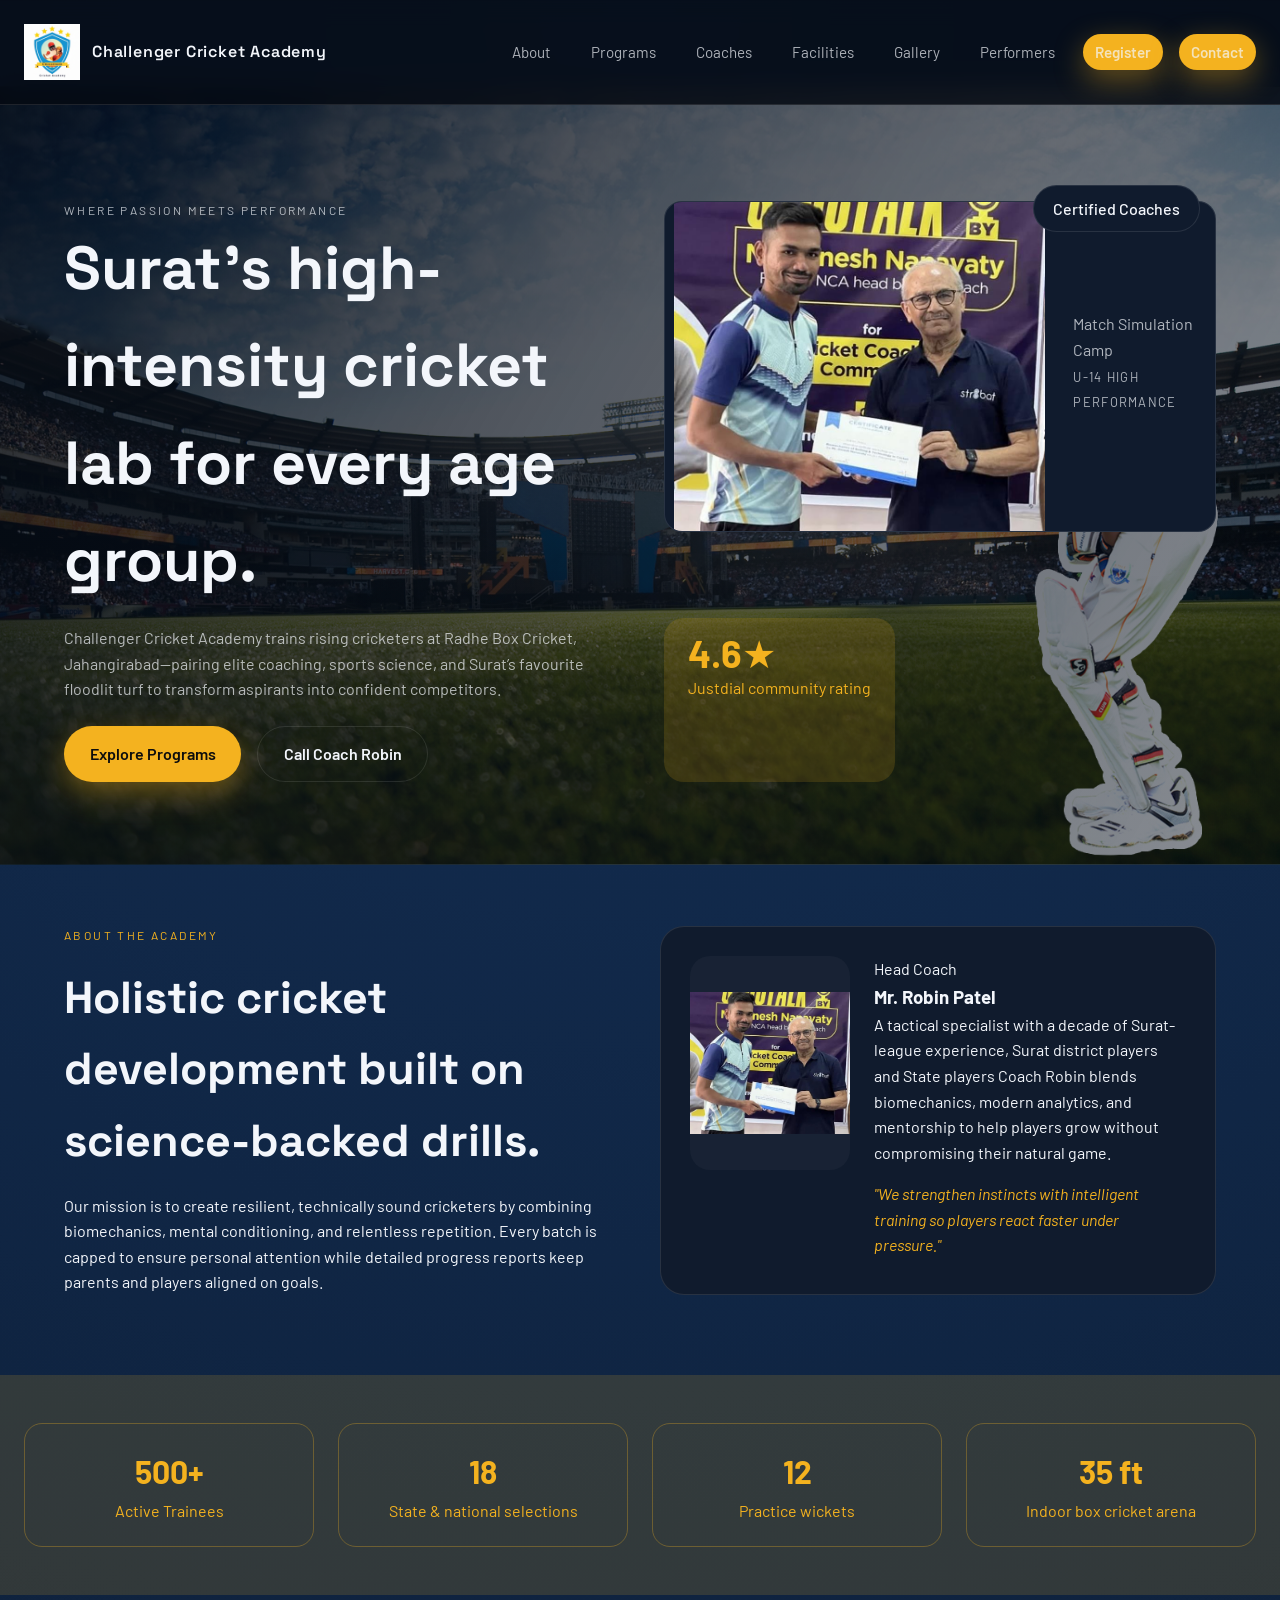
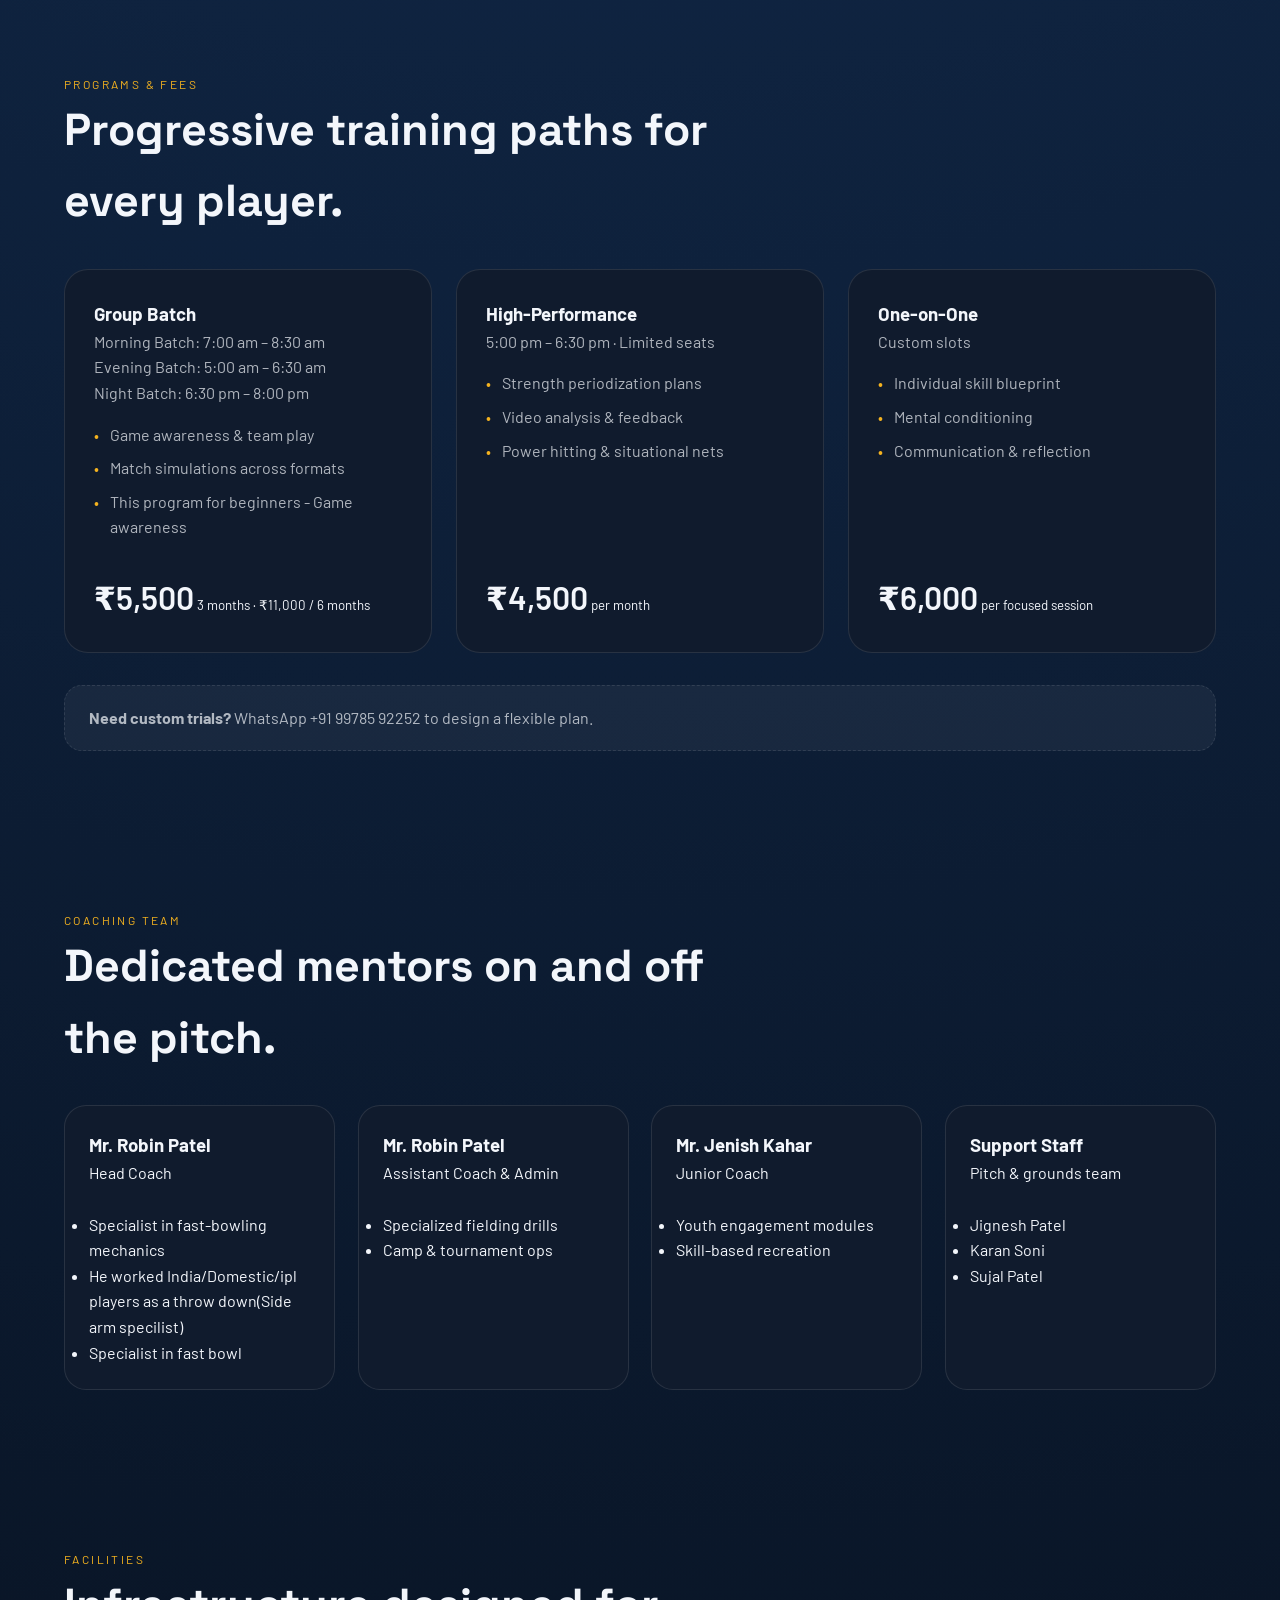
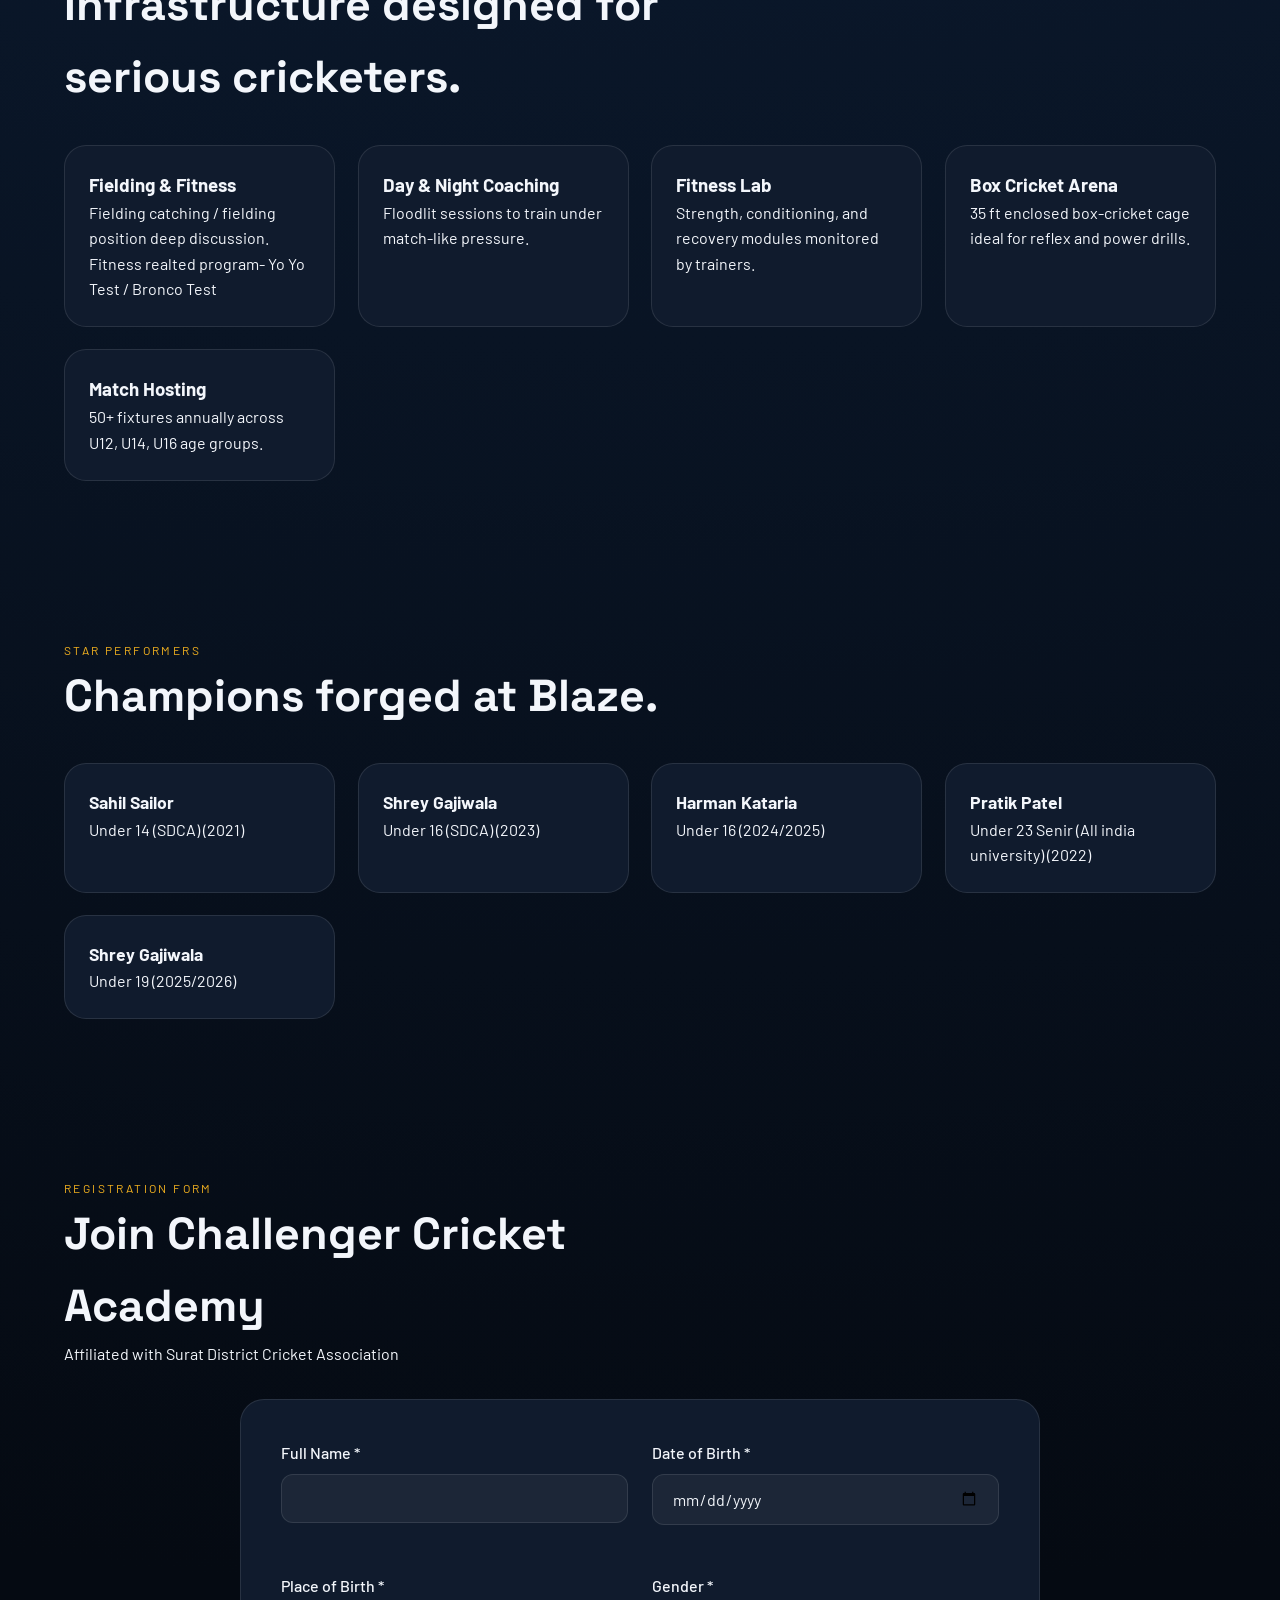
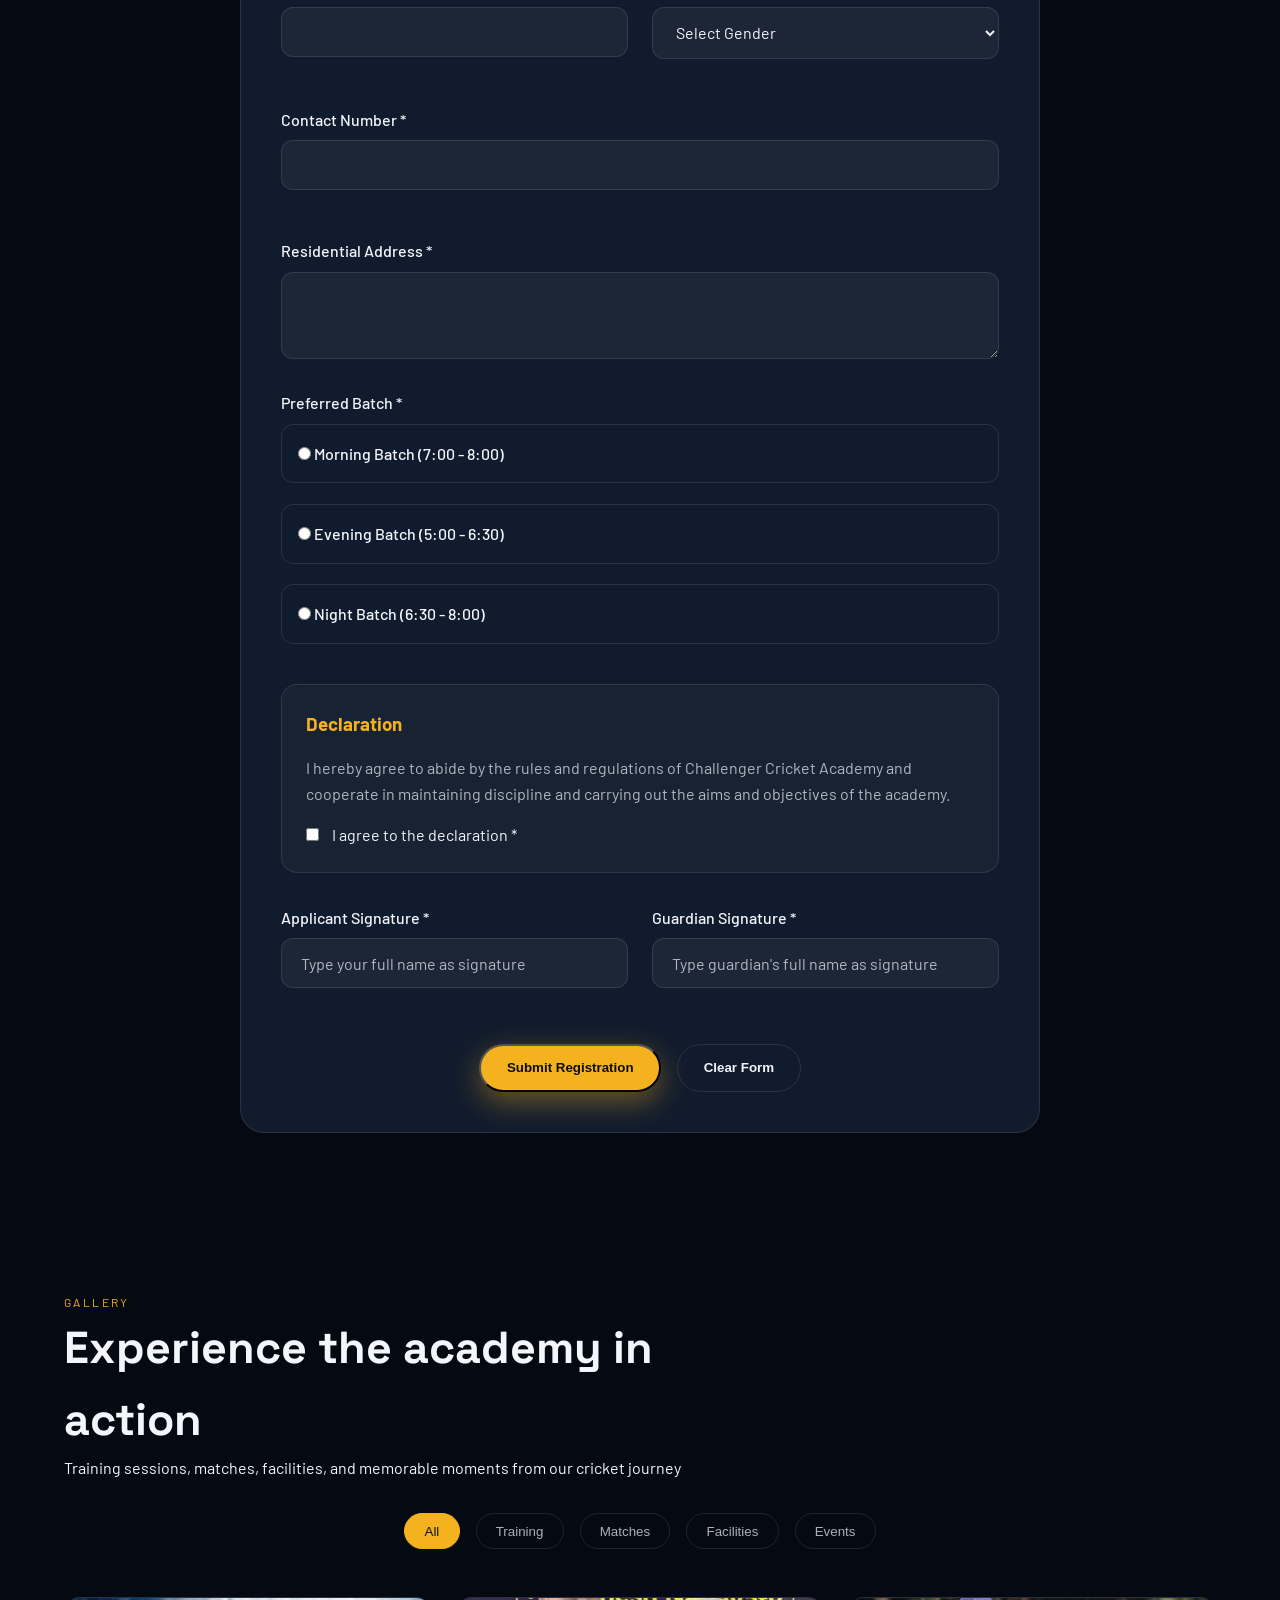
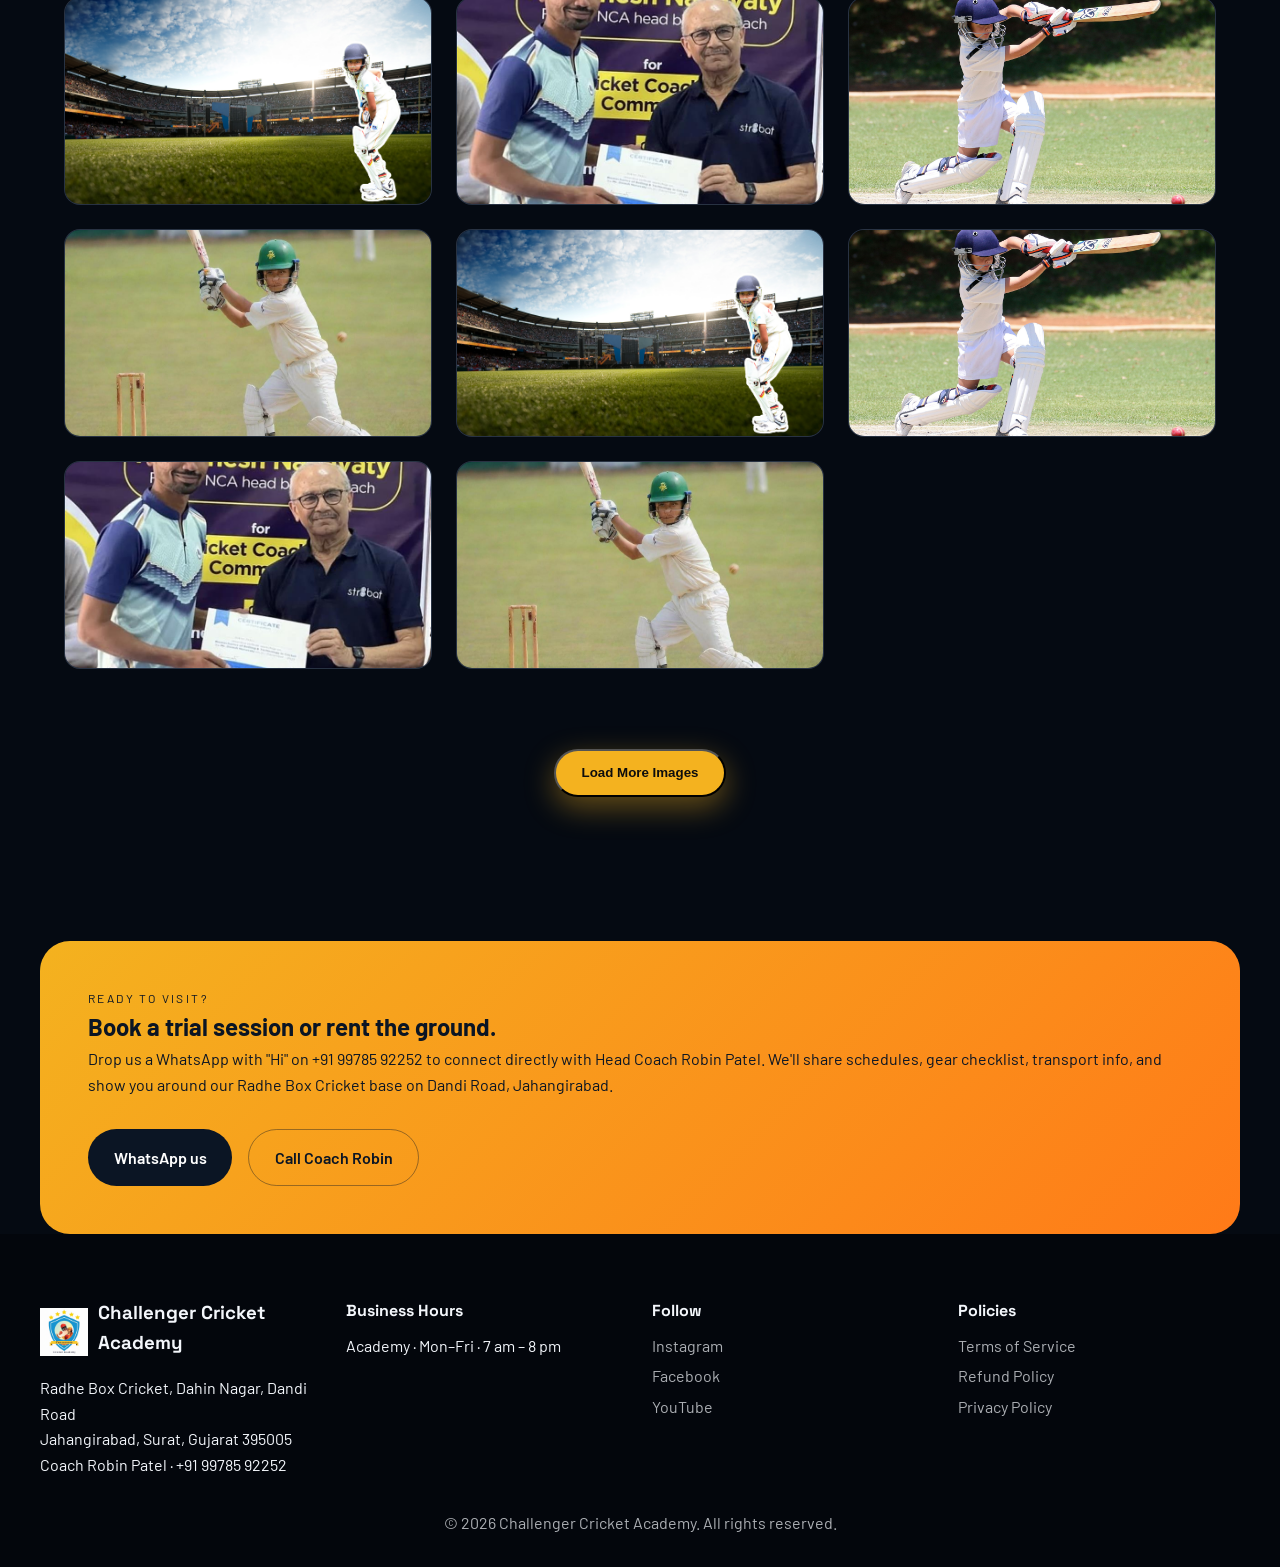
==== commit b219027e: "Text Changes related to star performar" ====
--- a/index.html
+++ b/index.html
@@ -133,18 +133,18 @@
       <article class="program-card">
         <div>
           <h3>Group Batch</h3>
-          <p class="time">Morning Batch: 7:00 pm – 8:30 pm</p>
+          <p class="time">Morning Batch: 7:00 am – 8:30 am</p>
           <p class="time">Evening Batch: 5:00 am – 6:30 am</p>
-          <p class="time">Night Batch: 6:30 am – 8:00 am</p>
+          <p class="time">Night Batch: 6:30 pm – 8:00 pm</p>
           <ul>
-            <li>Bodyweight & conditioning drills</li>
+            <!-- <li>Bodyweight & conditioning drills</li> -->
             <li>Game awareness & team play</li>
             <li>Match simulations across formats</li>
-            <li>This program for beginners - Game awareness & basic steps 2000 for month</li>
+            <li>This program for beginners - Game awareness</li>
           </ul>
         </div>
         <div class="price">
-          <span>₹5,000</span>
+          <span>₹5,500</span>
           <small>3 months · ₹11,000 / 6 months</small>
         </div>
       </article>
@@ -197,6 +197,7 @@
       <article>
         <h3>Mr. Robin Patel</h3>
         <p>Head Coach</p>
+        <br>
         <ul>
           <!-- <li>Elite Surat League mentor</li> -->
           <li>Specialist in fast-bowling mechanics</li>
@@ -208,6 +209,7 @@
       <article>
         <h3>Mr. Robin Patel</h3>
         <p>Assistant Coach & Admin</p>
+        <br>
         <ul>
           <li>Specialized fielding drills</li>
           <li>Camp & tournament ops</li>
@@ -216,6 +218,7 @@
       <article>
         <h3>Mr. Jenish Kahar</h3>
         <p>Junior Coach</p>
+        <br>
         <ul>
           <li>Youth engagement modules</li>
           <li>Skill-based recreation</li>
@@ -224,10 +227,11 @@
       <article>
         <h3>Support Staff</h3>
         <p>Pitch & grounds team</p>
+        <br>
         <ul>
-          <li>Jignesh Patel · Pitch curator</li>
-          <li>Karan Soni · Groundsmen</li>
-          <li>Sujal Patel · Facility caretaker</li>
+          <li>Jignesh Patel</li>
+          <li>Karan Soni</li>
+          <li>Sujal Patel</li>
         </ul>
       </article>
     </div>
@@ -260,14 +264,14 @@
         <h3>Match Hosting</h3>
         <p>50+ fixtures annually across U12, U14, U16 age groups.</p>
       </article>
-      <article>
+      <!-- <article>
         <h3>Rent the Ground</h3>
         <ul>
           <li>5:00 am – 7:00 am · ₹1,000/hr</li>
           <li>7:00 am – 6:00 pm · ₹700/hr (Mon–Thu)</li>
           <li>6:00 pm – 1:00 am · ₹1,200/hr (Fri–Sun)</li>
         </ul>
-      </article>
+      </article> -->
     </div>
   </section>
 
@@ -278,32 +282,24 @@
     </div>
     <div class="performer-grid">
       <article>
-        <h3>Sameer Bhandari</h3>
-        <p>Gujarat U-14</p>
-      </article>
-      <article>
-        <h3>Lisa Joshi</h3>
-        <p>Women's U-19</p>
-      </article>
-      <article>
-        <h3>Simran Patel</h3>
-        <p>Senior Women's Captain · IPL Auction</p>
-      </article>
-      <article>
-        <h3>Shivam Bamania</h3>
-        <p>Gujarat Deaf Cricket Association</p>
-      </article>
-      <article>
-        <h3>Harswang Bhrambhatt</h3>
-        <p>C.K. Nayudu Trophy selection</p>
+        <h3>Sahil Sailor</h3>
+        <p>Under 14 (SDCA) (2021)</p>
       </article>
       <article>
         <h3>Shrey Gajiwala</h3>
-        <p>Sdca U-16 / Sdca U-19</p>
+        <p>Under 16 (SDCA) (2023)</p>
+      </article>
+      <article>
+        <h3>Harman Kataria</h3>
+        <p>Under 16 (2024/2025)</p>
       </article>
       <article>
         <h3>Pratik Patel</h3>
-        <p>U23(All india univesity)</p>
+        <p>Under 23 Senir (All india university) (2022)</p>
+      </article>
+      <article>
+        <h3>Shrey Gajiwala</h3>
+        <p>Under 19 (2025/2026)</p>
       </article>
     </div>
   </section>
